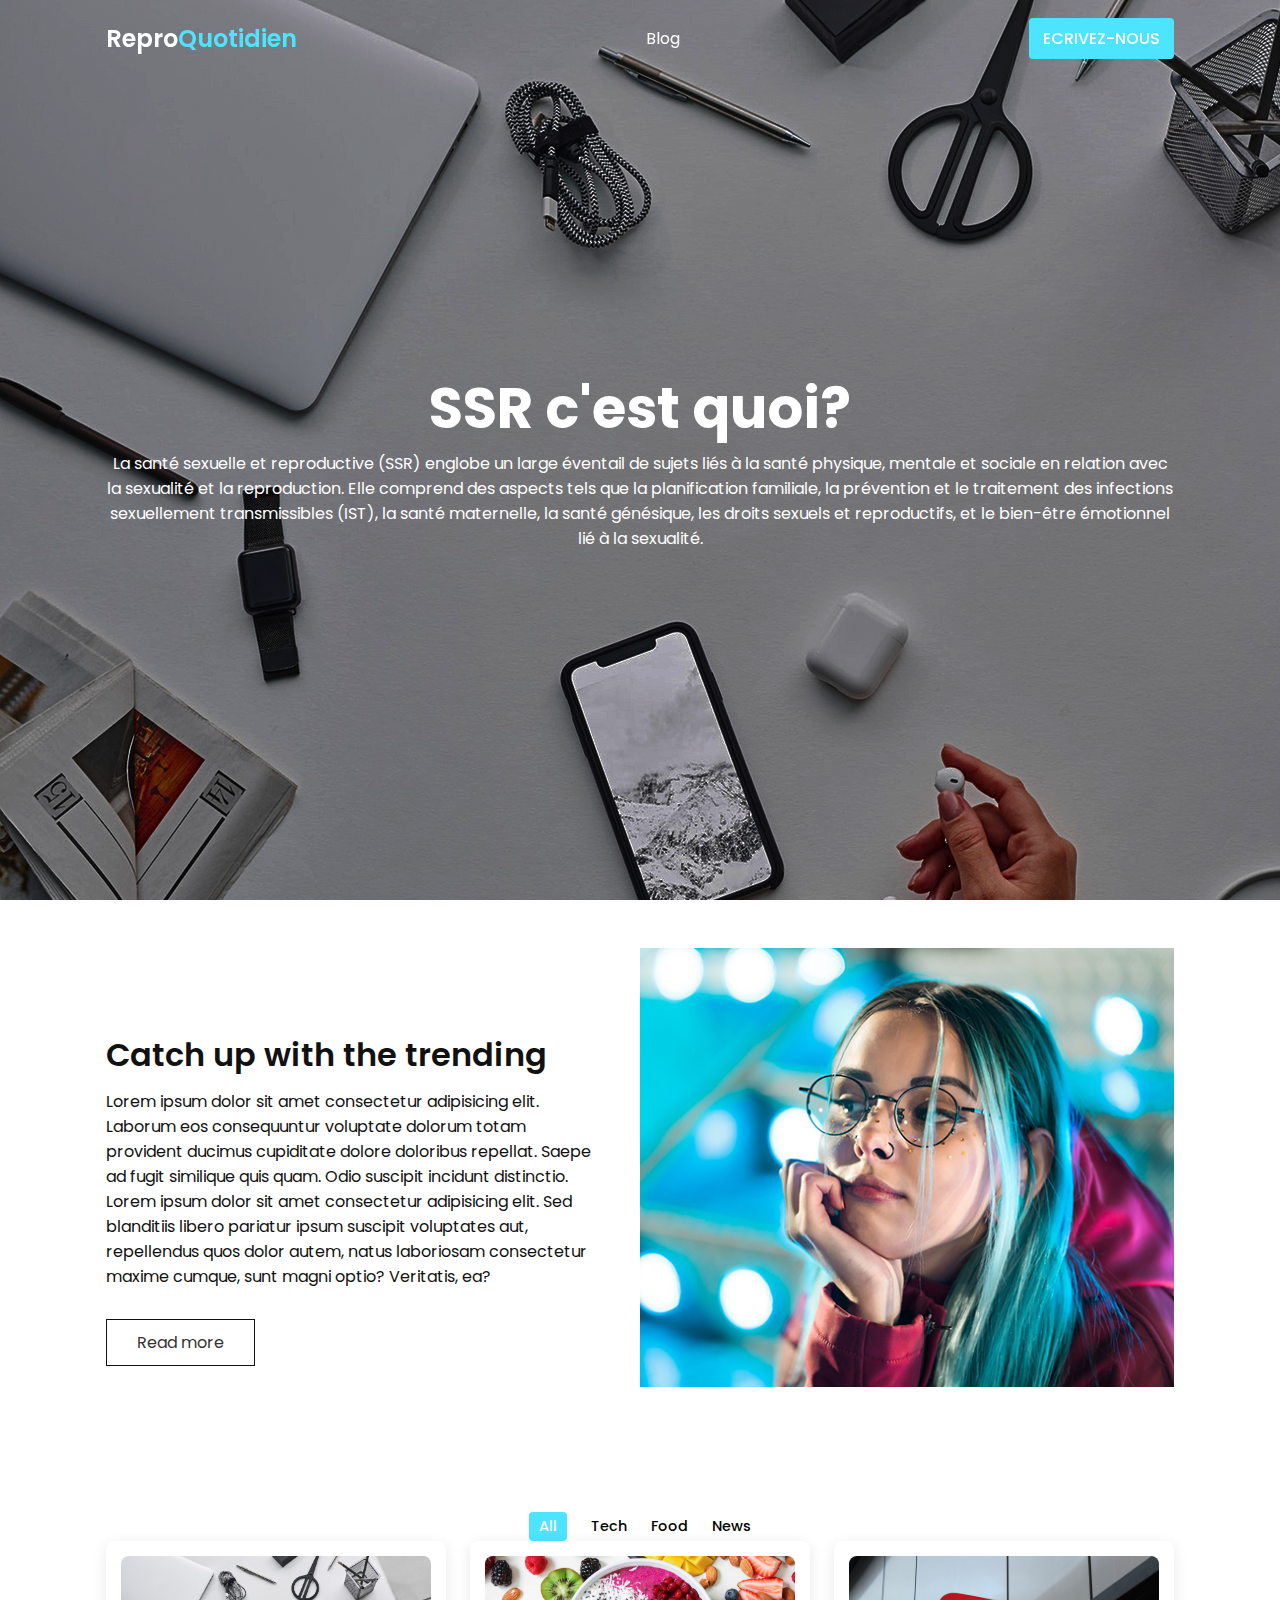
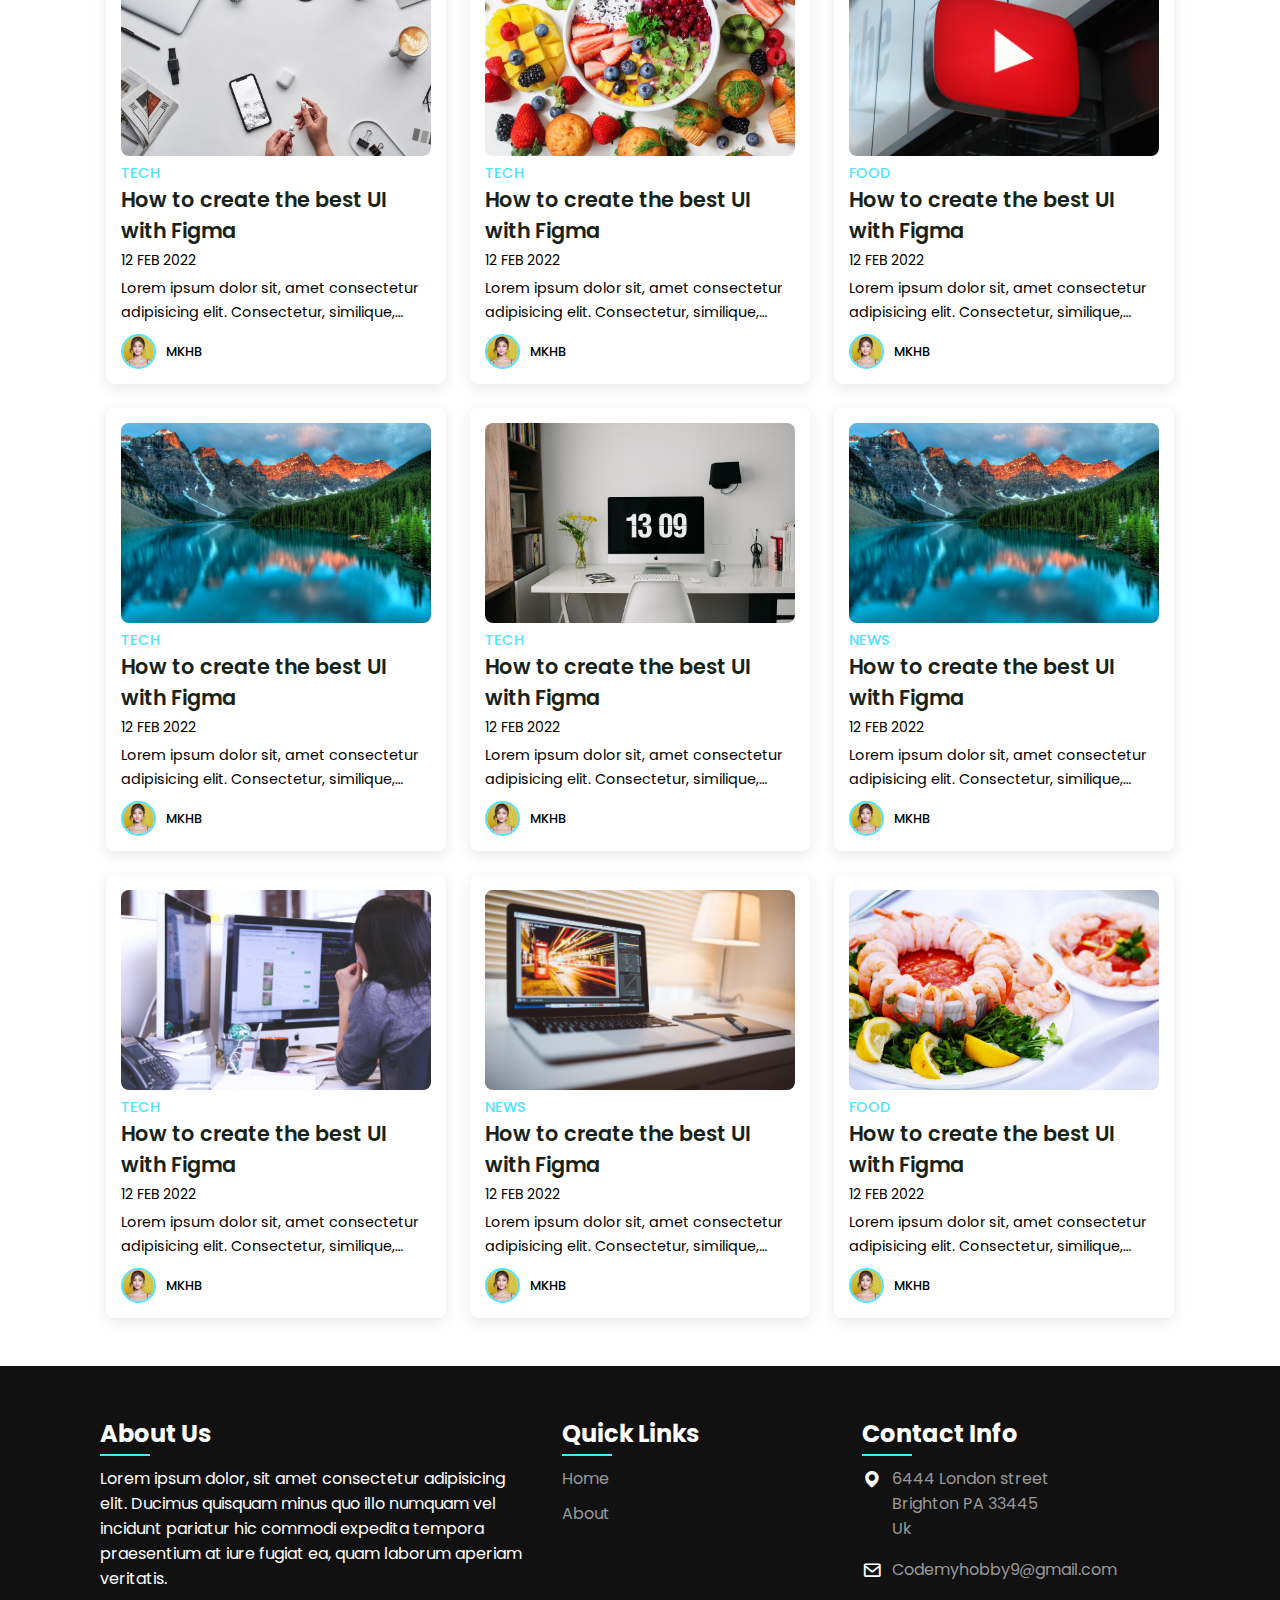
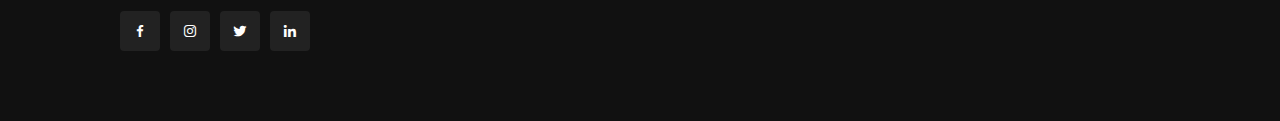
==== index.html @ bd90f615 "first commit" ====
<!DOCTYPE html>
<html lang="en">
<head>
    <meta charset="UTF-8">
    <meta http-equiv="X-UA-Compatible" content="IE=edge">
    <meta name="viewport" content="width=device-width, initial-scale=1.0">
    <title>SSR Blog</title>
    <!-- Box-icon -->
    <link href='https://unpkg.com/boxicons@2.1.4/css/boxicons.min.css' rel='stylesheet'>
    <link rel="stylesheet" href="style.css">
</head>

<body>
<header>
    <div class="nav container">
        <a href="#" class="logo">Repro<span>Quotidien</span></a>
        <a href="#Catchup">Blog</a>
        <a href="contact.html" class="login">Ecrivez-nous</a>
    </div>
</header>
<section class="home" id="home">
    <div class="home-text container">
        <h2 class="home-title">SSR c'est quoi?</h2>
        <span class="home-subtitle">La santé sexuelle et reproductive (SSR) englobe un large éventail de sujets liés à la santé physique, mentale et sociale en relation avec la sexualité et la reproduction. Elle comprend des aspects tels que la planification familiale, la prévention et le traitement des infections sexuellement transmissibles (IST), la santé maternelle, la santé génésique, les droits sexuels et reproductifs, et le bien-être émotionnel lié à la sexualité.</span>
    </div>
</section>


<section class="about container" id="about">
    <div class="contentBx">
        <h2 id="Catchup" class="titleText">Catch up with the trending</h2>
        <p class="title-text">
            Lorem ipsum dolor sit amet consectetur adipisicing elit. Laborum eos consequuntur voluptate dolorum totam provident ducimus cupiditate dolore doloribus repellat. Saepe ad fugit similique quis quam. Odio suscipit incidunt distinctio.
            <br>Lorem ipsum dolor sit amet consectetur adipisicing elit. Sed blanditiis libero pariatur ipsum suscipit voluptates aut, repellendus quos dolor autem, natus laboriosam consectetur maxime cumque, sunt magni optio? Veritatis, ea?
        </p>
        <a href="#" class="btn2">Read more</a>
    </div>
    <div class="imgBx">
        <img src="images/about.png" alt="" class="fitBg">
    </div>
</section>

<div class="post-filter container">
    <span class="filter-item active-filter" data-filter="all">All</span>
    <span class="filter-item" data-filter="tech">Tech</span>
    <span class="filter-item" data-filter="food">Food</span>
    <span class="filter-item" data-filter="news">News</span>
</div>

<div class="post container">
    <!-- Post 1 -->
    <div class="post-box tech">
        <img src="images/img1.jpg" alt="" class="post-img">
        <h2 class="category">Tech</h2>
        <a href="#" class="post-title">How to create the best UI with Figma</a>
        <span class="post-date">12 Feb 2022</span>
        <p class="post-description">Lorem ipsum dolor sit, amet consectetur adipisicing elit. Consectetur, similique, rerum excepturi harum, vitae facilis corrupti vel modi debitis est perferendis aut quasi ea unde repudiandae iste architecto. Corporis, voluptates.</p>
        <div class="profile">
            <img src="images/testi1.jpg" alt="" class="profile-img">
            <span class="profile-name">MKHB</span>
        </div>
    </div>
    <!-- Post 2 -->
    <div class="post-box food">
        <img src="images/img2.jpg" alt="" class="post-img">
        <h2 class="category">Tech</h2>
        <a href="#" class="post-title">How to create the best UI with Figma</a>
        <span class="post-date">12 Feb 2022</span>
        <p class="post-description">Lorem ipsum dolor sit, amet consectetur adipisicing elit. Consectetur, similique, rerum excepturi harum, vitae facilis corrupti vel modi debitis est perferendis aut quasi ea unde repudiandae iste architecto. Corporis, voluptates.</p>
        <div class="profile">
            <img src="images/testi1.jpg" alt="" class="profile-img">
            <span class="profile-name">MKHB</span>
        </div>
    </div>
    <!-- Post 3 -->
    <div class="post-box food">
        <img src="images/img3.jpg" alt="" class="post-img">
        <h2 class="category">Food</h2>
        <a href="#" class="post-title">How to create the best UI with Figma</a>
        <span class="post-date">12 Feb 2022</span>
        <p class="post-description">Lorem ipsum dolor sit, amet consectetur adipisicing elit. Consectetur, similique, rerum excepturi harum, vitae facilis corrupti vel modi debitis est perferendis aut quasi ea unde repudiandae iste architecto. Corporis, voluptates.</p>
        <div class="profile">
            <img src="images/testi1.jpg" alt="" class="profile-img">
            <span class="profile-name">MKHB</span>
        </div>
    </div>
    <!-- Post 4 -->
    <div class="post-box news">
        <img src="images/img4.jpg" alt="" class="post-img">
        <h2 class="category">Tech</h2>
        <a href="#" class="post-title">How to create the best UI with Figma</a>
        <span class="post-date">12 Feb 2022</span>
        <p class="post-description">Lorem ipsum dolor sit, amet consectetur adipisicing elit. Consectetur, similique, rerum excepturi harum, vitae facilis corrupti vel modi debitis est perferendis aut quasi ea unde repudiandae iste architecto. Corporis, voluptates.</p>
        <div class="profile">
            <img src="images/testi1.jpg" alt="" class="profile-img">
            <span class="profile-name">MKHB</span>
        </div>
    </div>
    <!-- Post 5 -->
    <div class="post-box tech">
        <img src="images/img5.jpg" alt="" class="post-img">
        <h2 class="category">Tech</h2>
        <a href="#" class="post-title">How to create the best UI with Figma</a>
        <span class="post-date">12 Feb 2022</span>
        <p class="post-description">Lorem ipsum dolor sit, amet consectetur adipisicing elit. Consectetur, similique, rerum excepturi harum, vitae facilis corrupti vel modi debitis est perferendis aut quasi ea unde repudiandae iste architecto. Corporis, voluptates.</p>
        <div class="profile">
            <img src="images/testi1.jpg" alt="" class="profile-img">
            <span class="profile-name">MKHB</span>
        </div>
    </div>
    <!-- Post 6 -->
    <div class="post-box news">
        <img src="images/img4.jpg" alt="" class="post-img">
        <h2 class="category">News</h2>
        <a href="#" class="post-title">How to create the best UI with Figma</a>
        <span class="post-date">12 Feb 2022</span>
        <p class="post-description">Lorem ipsum dolor sit, amet consectetur adipisicing elit. Consectetur, similique, rerum excepturi harum, vitae facilis corrupti vel modi debitis est perferendis aut quasi ea unde repudiandae iste architecto. Corporis, voluptates.</p>
        <div class="profile">
            <img src="images/testi1.jpg" alt="" class="profile-img">
            <span class="profile-name">MKHB</span>
        </div>
    </div>
    <!-- Post 7 -->
    <div class="post-box tech">
        <img src="images/img7.jpg" alt="" class="post-img">
        <h2 class="category">Tech</h2>
        <a href="#" class="post-title">How to create the best UI with Figma</a>
        <span class="post-date">12 Feb 2022</span>
        <p class="post-description">Lorem ipsum dolor sit, amet consectetur adipisicing elit. Consectetur, similique, rerum excepturi harum, vitae facilis corrupti vel modi debitis est perferendis aut quasi ea unde repudiandae iste architecto. Corporis, voluptates.</p>
        <div class="profile">
            <img src="images/testi1.jpg" alt="" class="profile-img">
            <span class="profile-name">MKHB</span>
        </div>
    </div>
    <!-- Post 1 -->
    <div class="post-box news">
        <img src="images/img8.jpg" alt="" class="post-img">
        <h2 class="category">News</h2>
        <a href="#" class="post-title">How to create the best UI with Figma</a>
        <span class="post-date">12 Feb 2022</span>
        <p class="post-description">Lorem ipsum dolor sit, amet consectetur adipisicing elit. Consectetur, similique, rerum excepturi harum, vitae facilis corrupti vel modi debitis est perferendis aut quasi ea unde repudiandae iste architecto. Corporis, voluptates.</p>
        <div class="profile">
            <img src="images/testi1.jpg" alt="" class="profile-img">
            <span class="profile-name">MKHB</span>
        </div>
    </div>
    <!-- Post 9 -->
    <div class="post-box food">
        <img src="images/img10.jpg" alt="" class="post-img">
        <h2 class="category">Food</h2>
        <a href="#" class="post-title">How to create the best UI with Figma</a>
        <span class="post-date">12 Feb 2022</span>
        <p class="post-description">Lorem ipsum dolor sit, amet consectetur adipisicing elit. Consectetur, similique, rerum excepturi harum, vitae facilis corrupti vel modi debitis est perferendis aut quasi ea unde repudiandae iste architecto. Corporis, voluptates.</p>
        <div class="profile">
            <img src="images/testi1.jpg" alt="" class="profile-img">
            <span class="profile-name">MKHB</span>
        </div>
    </div>
</div>
<footer>
    <div class="footer-container">
        <div class="sec aboutus">
            <h2>About Us</h2>
            <p>Lorem ipsum dolor, sit amet consectetur adipisicing elit. Ducimus quisquam minus quo illo numquam vel incidunt pariatur hic commodi expedita tempora praesentium at iure fugiat ea, quam laborum aperiam veritatis.</p>
            <ul class="sci">
                <li><a href="#"><i class="bx bxl-facebook"></i></a></li>
                <li><a href="#"><i class="bx bxl-instagram"></i></a></li>
                <li><a href="#"><i class="bx bxl-twitter"></i></a></li>
                <li><a href="#"><i class="bx bxl-linkedin"></i></a></li>
            </ul>
        </div>
        <div class="sec quicklinks">
            <h2>Quick Links</h2>
            <ul>
                <li><a href="#">Home</a></li>
                <li><a href="#">About</a></li>
            </ul>
        </div>
        <div class="sec contactBx">
            <h2>Contact Info</h2>
            <ul class="info">
                <li>
                    <span><i class='bx bxs-map'></i></span>
                    <span>6444 London street <br> Brighton PA 33445 <br> Uk</span>
                </li>
                <li>
                    <span><i class='bx bx-envelope' ></i></span>
                    <p><a href="mailto:codemyhobby9@gmail.com">Codemyhobby9@gmail.com</a></p>
                </li>
            </ul>
        </div>
    </div>
</footer>

<script src="https://cdnjs.cloudflare.com/ajax/libs/jquery/3.6.1/jquery.min.js" integrity="sha512-aVKKRRi/Q/YV+4mjoKBsE4x3H+BkegoM/em46NNlCqNTmUYADjBbeNefNxYV7giUp0VxICtqdrbqU7iVaeZNXA==" crossorigin="anonymous" referrerpolicy="no-referrer"></script>
<script src="main.js"></script>

</body>
</html>
---- style.css ----
@import url('https://fonts.googleapis.com/css2?family=Poppins:ital,wght@0,600;0,700;1,400&display=swap');
*{
    font-family: 'Poppins', sans-serif;
    margin: 0;
    padding: 0;
    scroll-behavior: smooth;
    scroll-padding-top: 2rem;
    box-sizing: border-box;
}

/* root values */
:root{
    --container-color: #1a1e21;
    --second-color: rgba(77, 228, 255);
    --text-color: #172317;
    --bg-color: #fff;
}

::selection{
    color: var(--bg-color);
    background: var(--second-color);
}

a{
    text-decoration: none;
}

li{
    list-style: none;
}

img{
    width: 100%;
}

section{
    padding: 3rem 0 2rem;
}

.container{
    max-width: 1068px;
    margin: auto;
    width: 100%;
}

a{
    color: #fff;
}

/* Header */
header{
    position: fixed;
    top: 0;
    left: 0;
    width: 100%;
    z-index: 200;
}

header.shadow{
    background: var(--bg-color);
    box-shadow: 0 1px 4px hsl(0 4% 14% / 10%);
    transition: .5s;
}

header.shadow .logo{
    color: var(--text-color);
}

.nav{
    display: flex;
    align-items: center;
    justify-content: space-between;
    padding: 18px 0;
}

.logo{
    font-size: 1.5rem;
    font-weight: 600;
    color: var(--bg-color);
}

.logo span{
    color: var(--second-color);
}

.login{
    padding: 8px 14px;
    text-transform: uppercase;
    font-weight: 500;
    border-radius: 4px;
    background: var(--second-color);
    color: var(--bg-color);
}

.login:hover{
    background: hsl(199, 98%, 56%);
    transition: .5s;
}

.home{
    width: 100%;
    min-height: 100vh;
    background: url("images/banner2.png");
    display: grid;
    justify-content: center;
    align-items: center;
}

.home-text{
    color: var(--bg-color);
    text-align: center;
}

.home-title{
    font-size: 3.5rem;
}

.home-subtitle{
    font-size: 1rem;
    font-weight: 400;
}

.about{
    position: relative;
    width: 100%;
    display: flex !important;
    justify-content: center;
    align-items: center;
}

.about .contentBx{
    max-width: 50%;
    width: 50%;
    text-align: left;
    padding-right: 40px;
}

.titleText{
    font-weight: 600;
    color: #111;
    font-size: 2rem;
    margin-bottom: 10px;
}

.title-text{
    color: #111;
    font-size: 1em;
}

.about .imgBx{
    position: relative;
    min-width: 50%;
    width: 50%;
    min-height: 500px;
}

.btn2{
    position: relative;
    display: inline-block;
    margin-top: 30px;
    padding: 10px 30px;
    background: #fff;
    border: .8px solid #111;
    color: #333;
    text-decoration: none;
    transition: 0.5s;
}

.btn2:hover{
    background-color: var(--second-color);
    border: none;
    color: #fff;
}

.post-filter{
    display: flex;
    justify-content: center;
    align-items: center;
    column-gap: 1.5rem;
    margin-top: 2rem !important;
}

.filter-item{
    font-size: 0.9rem;
    font-weight: 500;
    cursor: pointer;
}

.active-filter{
    background: var(--second-color);
    color: var(--bg-color);
    padding: 4px 10px;
    border-radius: 4px;
}

.post{
    display: grid;
    grid-template-columns: repeat(auto-fit, minmax(280px, auto));
    justify-content: center;
    gap: 1.5rem;
}

.post-box{
    background: var(--bg-color);
    box-shadow: 0 4px 14px hsl(35deg 25% 15% / 10%);
    padding: 15px;
    border-radius: 0.5rem;
}

.post-img{
    width: 100%;
    height: 200px;
    object-fit: cover;
    object-position: center;
    border-radius: 0.5rem;
}

.category{
    font-size: 0.9rem;
    font-weight: 500;
    text-transform: uppercase;
    color: var(--second-color);
}

.post-title{
    font-size: 1.3rem;
    font-weight: 600;
    color: var(--text-color);
    display: -webkit-box;
    -webkit-line-clamp: 2;
    -webkit-box-orient: vertical;
    overflow: hidden;
}

.post-date{
    display: flex;
    font-size: 0.875rem;
    text-transform: uppercase;
    margin-top: 4px;
    font-weight: 400;
}

.post-description{
    font-size: 0.9rem;
    line-height: 1.5rem;
    margin: 5px 0 10px;
    display: -webkit-box;
    -webkit-line-clamp: 2;
    -webkit-box-orient: vertical;
    overflow: hidden;
}

.profile{
    display: flex;
    align-items: center;
    gap: 10px;
}

.profile-img{
    width: 35px;
    height: 35px;
    border-radius: 50%;
    object-fit: cover;
    object-position: center;
    border: 2px solid var(--second-color);
}

.profile-name{
    font-size: .8rem;
    font-weight: 500;
}

footer{
    position: relative;
    width: 100%;
    height: auto;
    padding: 50px 100px;
    margin-top: 3rem;
    background: #111;
    display: flex;
    font-family: sans-serif;
    justify-content: space-between;
}

.footer-container{
    display: flex;
    justify-content: space-between;
    flex-wrap: wrap;
    flex-direction: row;
}

.footer-container .sec{
    margin-right: 30px;
}

.footer-container .sec.aboutus{
    width: 40%;
}

.footer-container h2{
    position: relative;
    color: #fff;
    margin-bottom: 15px;
}

.footer-container h2::before{
    content: '';
    position: absolute;
    bottom: -5px;
    left: 0;
    width: 50px;
    height: 2px;
    background: rgb(77, 228, 255);
}

footer p{
    color: #fff;
}

.sci{
    margin: 20px;
    display: flex;
}

.sci li{
    list-style: none;
}

.sci li a{
    display: inline-block;
    width: 40px;
    height: 40px;
    background: #222;
    display: flex;
    justify-content: center;
    align-items: center;
    margin-right: 10px;
    text-decoration: none;
    border-radius: 4px;
    transition: .5s;
}

.sci li a:hover{
    background: rgb(77, 228, 255);
}

.sci i a .bx{
    color: #fff;
    font-size: 20px;
}

.quicklinks{
    position: relative;
    width: 25%;
}

.quicklinks ul li{
    list-style: none;
}

.quicklinks ul li a{
    color: #999;
    text-decoration: none;
    margin-bottom: 10px;
    display: inline-block;
    transition: .3s;
}

.quicklinks ul li a:hover{
    color: #fff;
}

.footer-container .contactBx{
    width: calc(35% - 60px);
    margin-right: 0 !important;
}

.contactBx .info{
    position: relative;
}

.contactBx .info li{
    display: flex !important;
    margin-bottom: 16px;
}

.contactBx .info li span:nth-child(1){
    color: #fff;
    font-size: 20px;
    margin-right: 10px;
}

.contactBx .info li span{
    color: #999;
}

.contactBx .info li a{
    color: #999;
    text-decoration: none;
    transition: .5s;
}

.contactBx .info li a:hover{
    color: #fff;
}

@media (max-width: 1060px){
    .container{
        margin: 0 auto;
        width: 95%;
    }

    .home-text{
        width: 100%
    }
}

@media (max-width: 768px){
    .nav{
        padding: 10px 0;
    }

    section{
        padding: 2rem 0 !important;
    }

    .header-content{
        margin-top: 3rem !important;
    }

    .home{
        min-height: 380px;
    }

    .home-title{
        font-size: 3rem;
    }

    .header-title{
        font-size: 2rem;
    }

    .header-img{
        height: 370px;
    }

    .about{
        flex-direction: column;
    }

    .about .contentBx{
        min-width: 100%;
        width: 100%;
        text-align: center;
        padding-right: 0px;
    }

    .about .contentBx,
    .about .imgBx{
        min-width: 100%;
        width: 100%;
        padding-right: 0px;
        text-align: center;
    }

    .about .imgBx{
        min-height: 250px;
    }

    .btn2{
        margin-bottom: 30px;
    }

    .post-header{
        height: 435px;
    }

    .post-header{
        margin-top: 9rem !important;
    }
}

@media (max-width: 570px){
    .post-header{
        height: 390px;
    }

    .header-title{
        width: 100%;
    }

    .header-img{
        height: 340px;
    }
}

@media (max-width: 396px){
    .home-title{
        font-size: 2rem;
    }

    .home-subtitle{
        font-size: 0.9rem;
    }

    .home{
        min-height: 300px;
    }

    .post-box{
        padding: 10px;
    }

    .header-title{
        font-size: 1.4rem;
    }

    .header-img{
        height: 240px;
    }

    .post-header{
        height: 335px;
    }

    .header-img{
        height: 340px;
    }
}

/* Footer Media Query */
@media (max-width: 991px){
    footer{
        padding: 40px;
        font-size: 20px;
    }

    footer .footer-container{
        flex-direction: column;
    }

    footer .footer-container .sec{
        margin-right: 0;
        margin-bottom: 40px;
    }

    footer .footer-container .sec.aboutus{
        width: 100% !important;
    }

    footer .footer-container .quicklinks{
        width: 100%;
    }

    footer .footer-container .contactBx{
        width: 100%;
    }
}
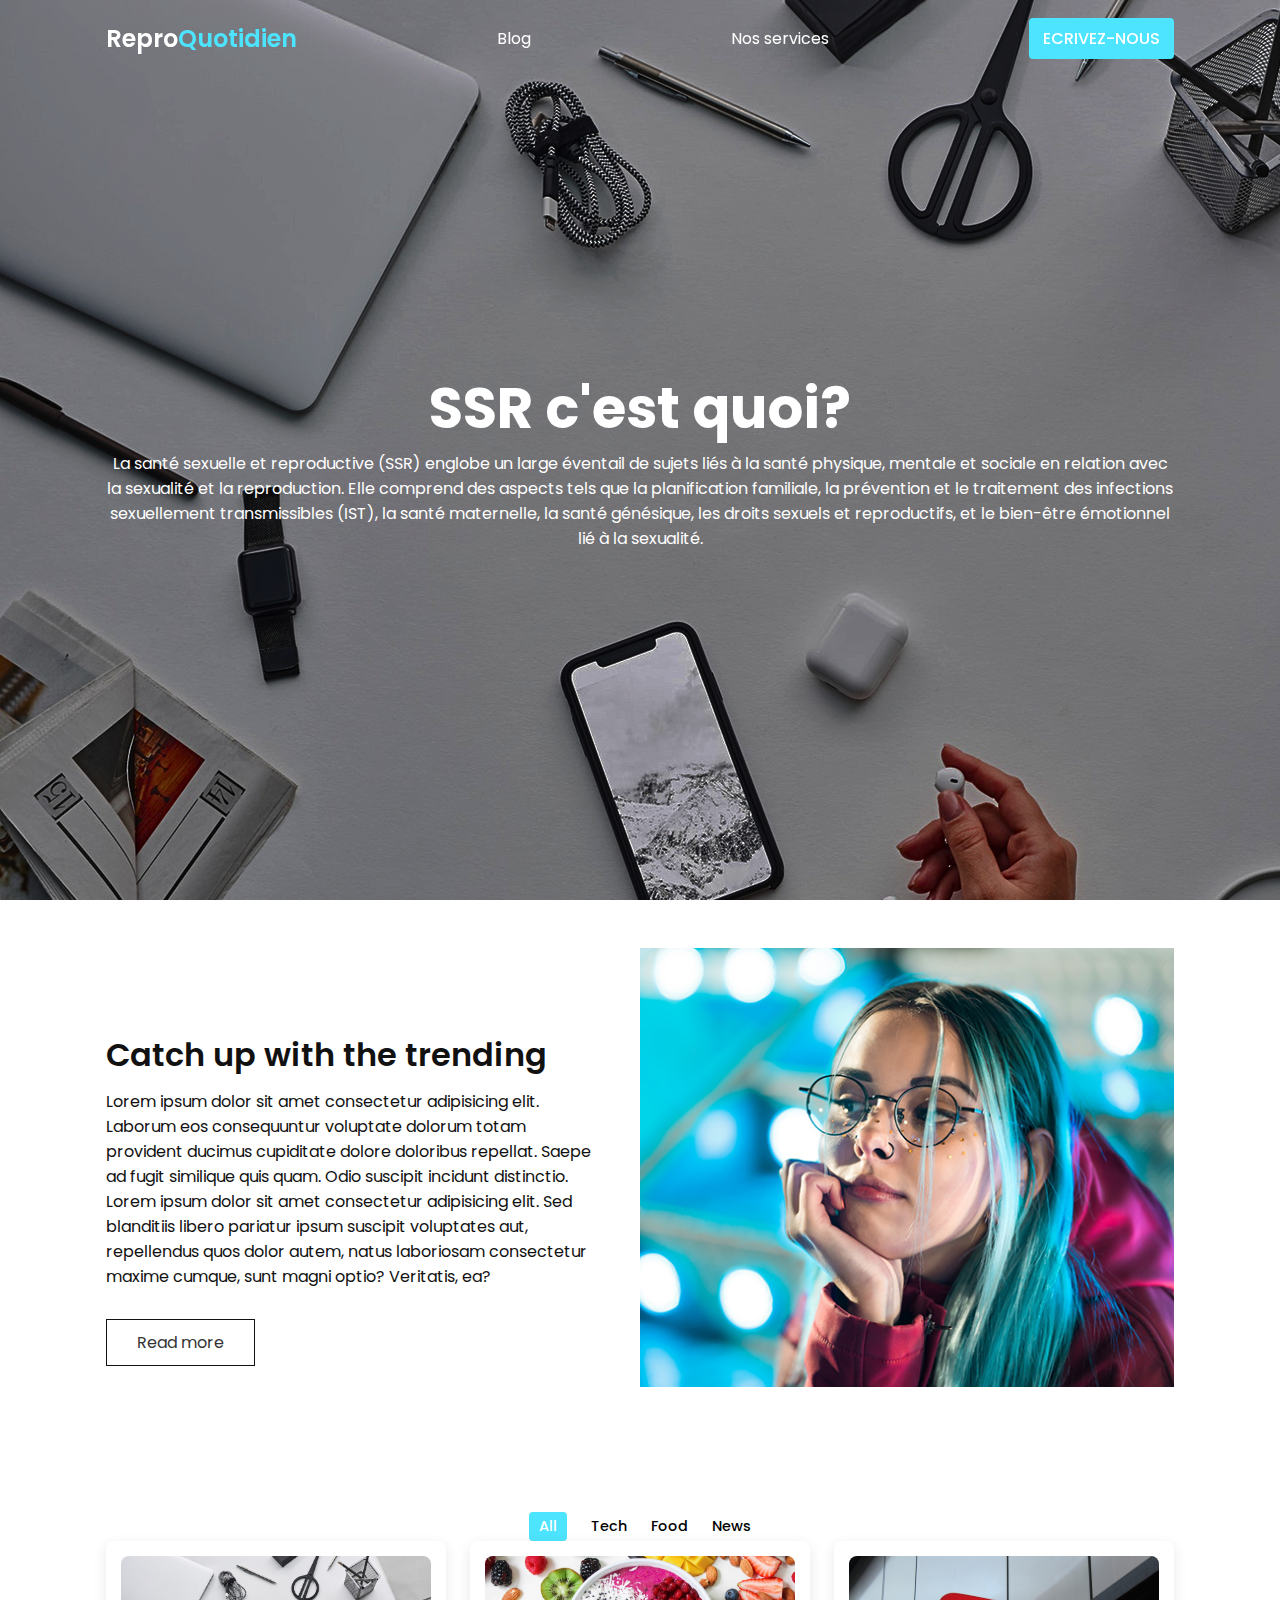
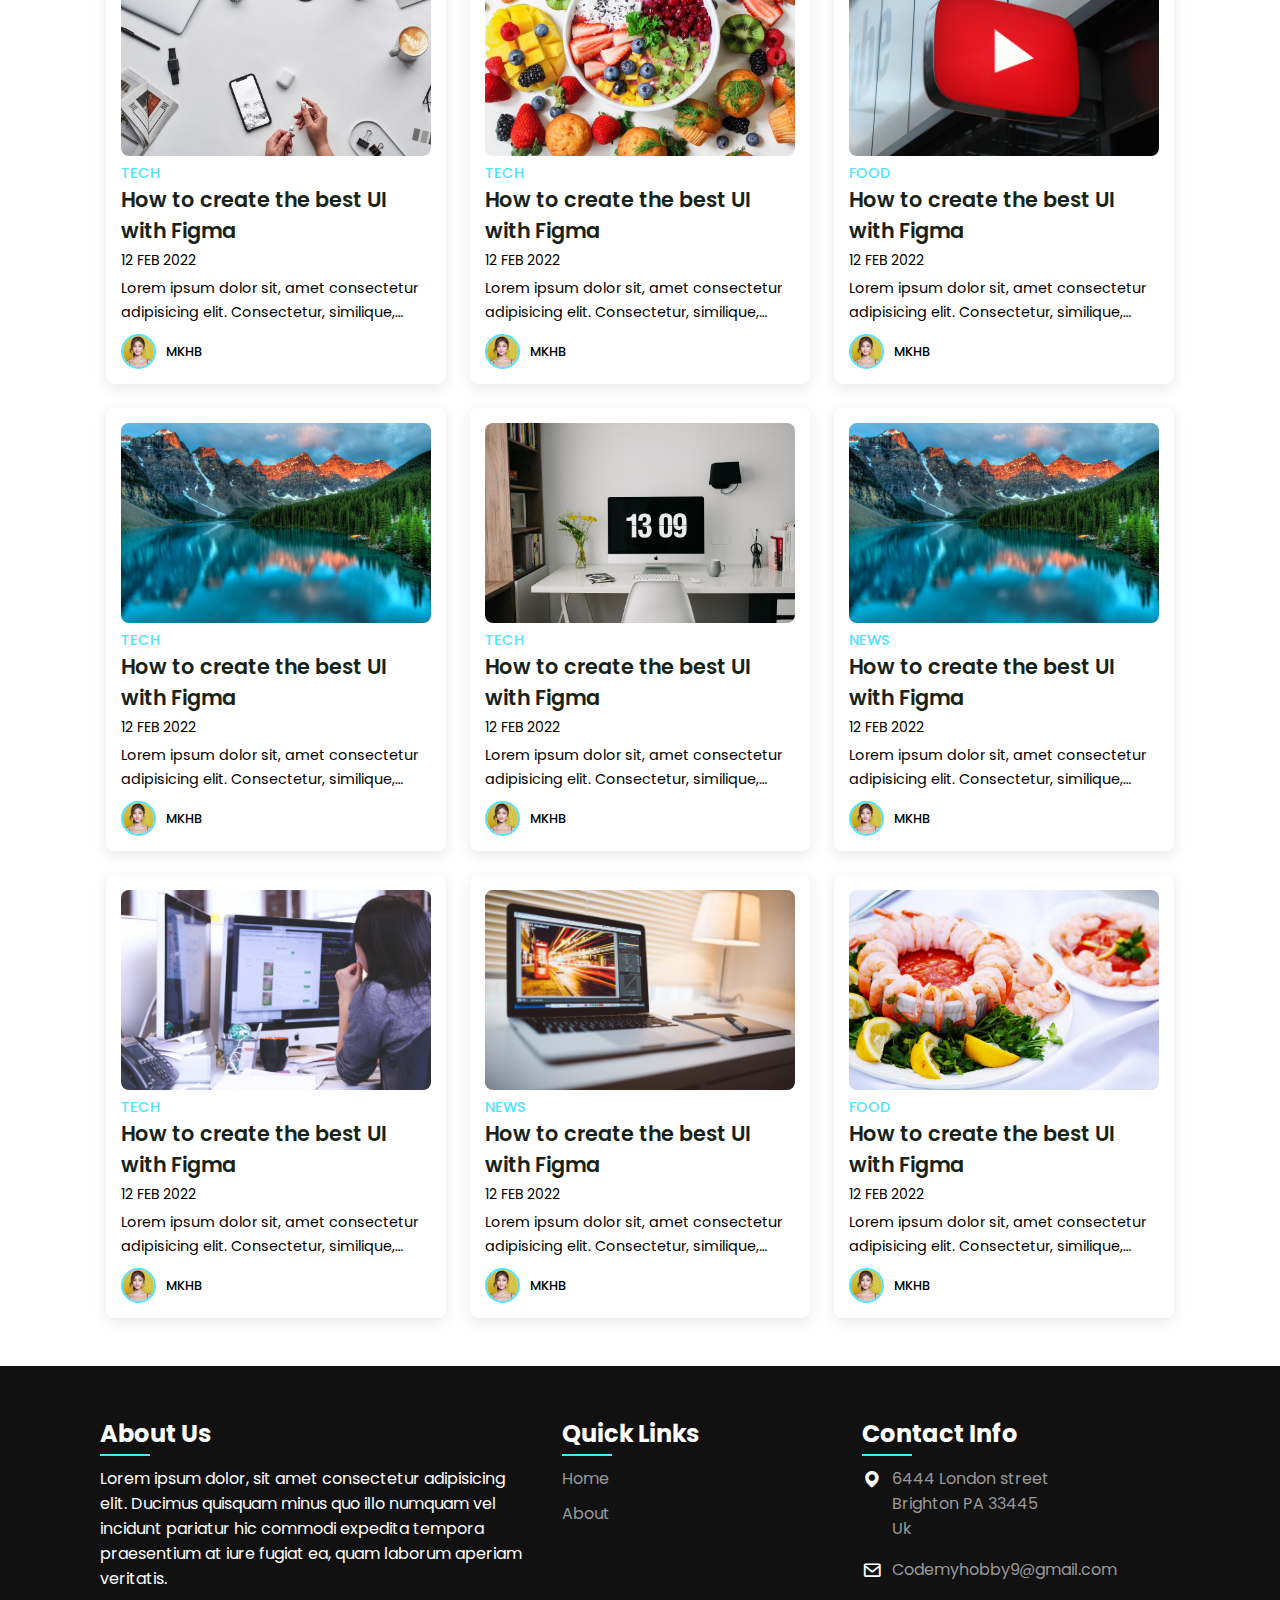
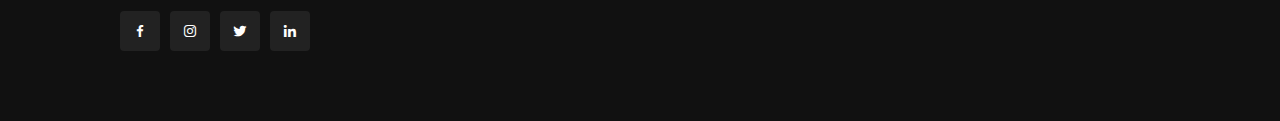
==== commit df42fc3a: "Update index.html" ====
--- a/index.html
+++ b/index.html
@@ -14,8 +14,9 @@
 <header>
     <div class="nav container">
         <a href="#" class="logo">Repro<span>Quotidien</span></a>
-        <a href="#Catchup">Blog</a>
-        <a href="contact.html" class="login">Ecrivez-nous</a>
+        <a href="#">Blog</a>
+        <a href="#Catchup">Nos services</a>
+        <a href="Contact.html" class="login">Ecrivez-nous</a>
     </div>
 </header>
 <section class="home" id="home">
@@ -196,4 +197,4 @@
 <script src="main.js"></script>
 
 </body>
-</html>+</html>
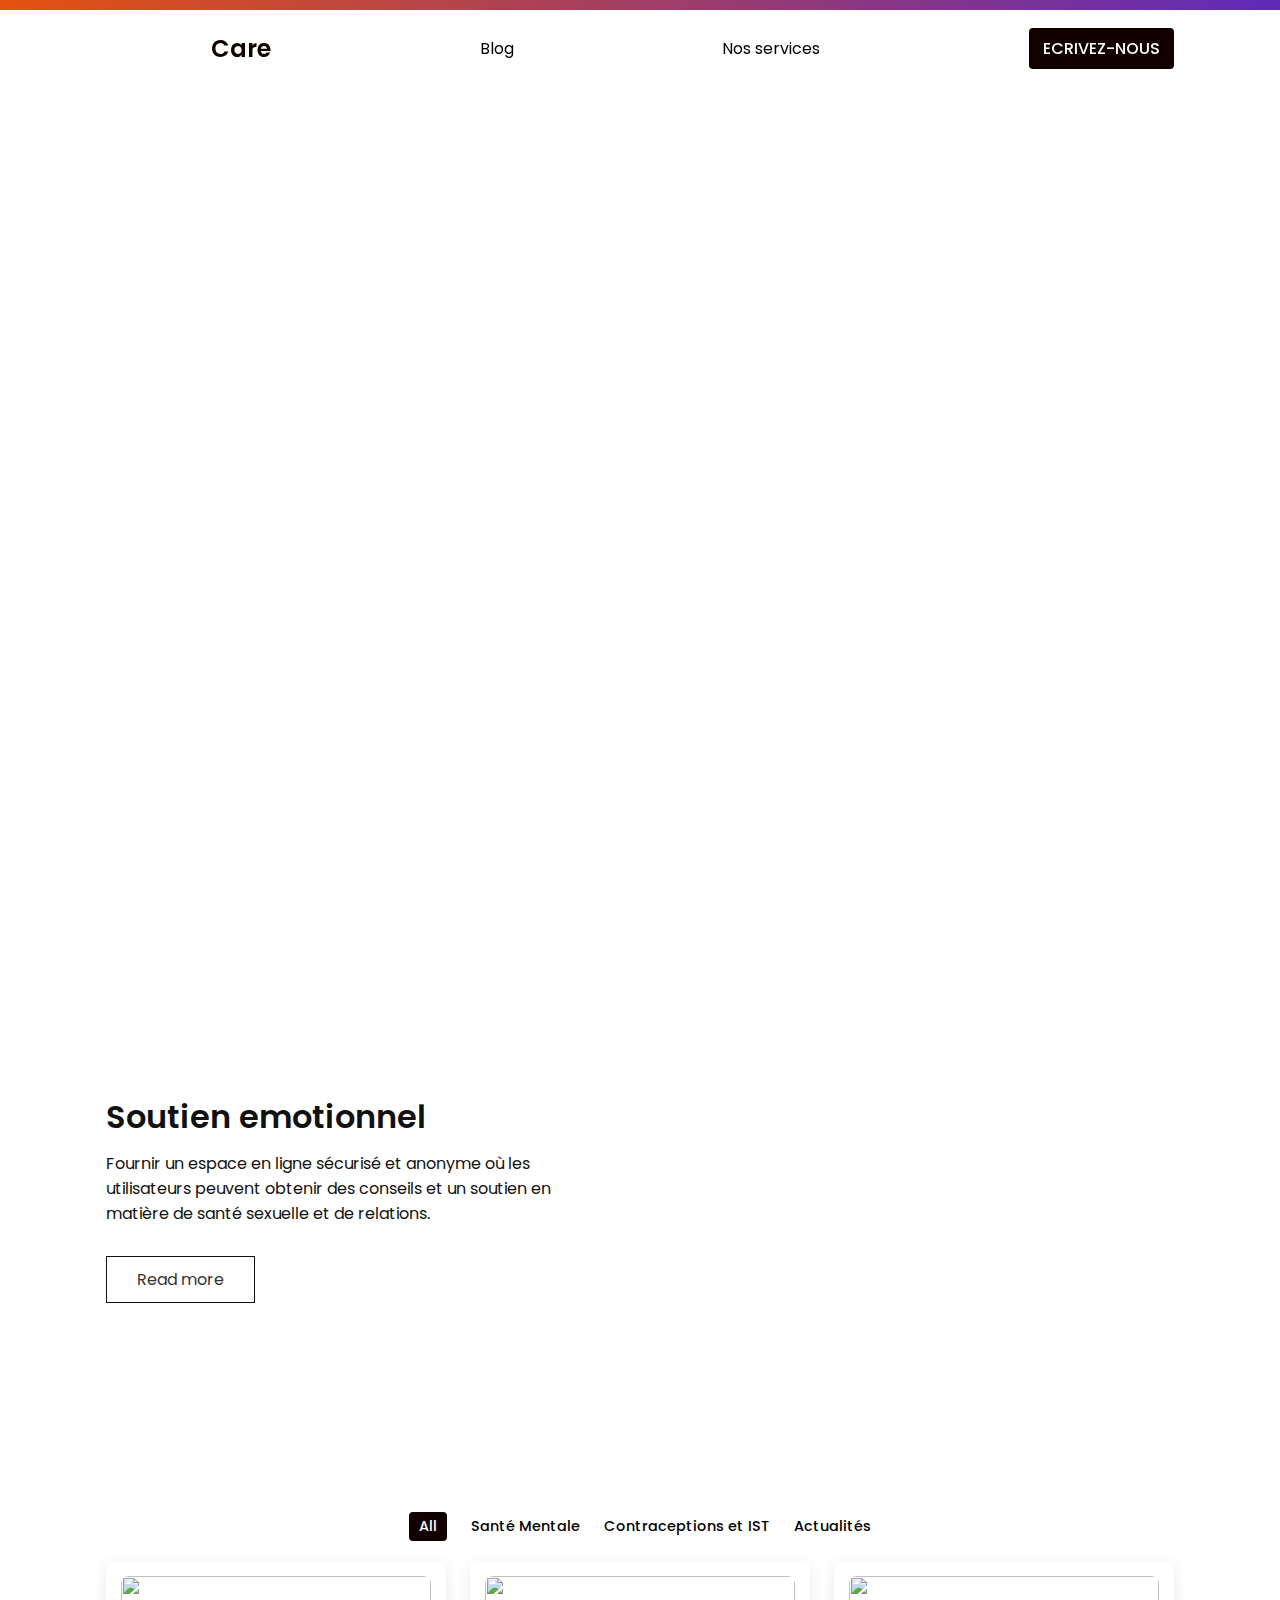
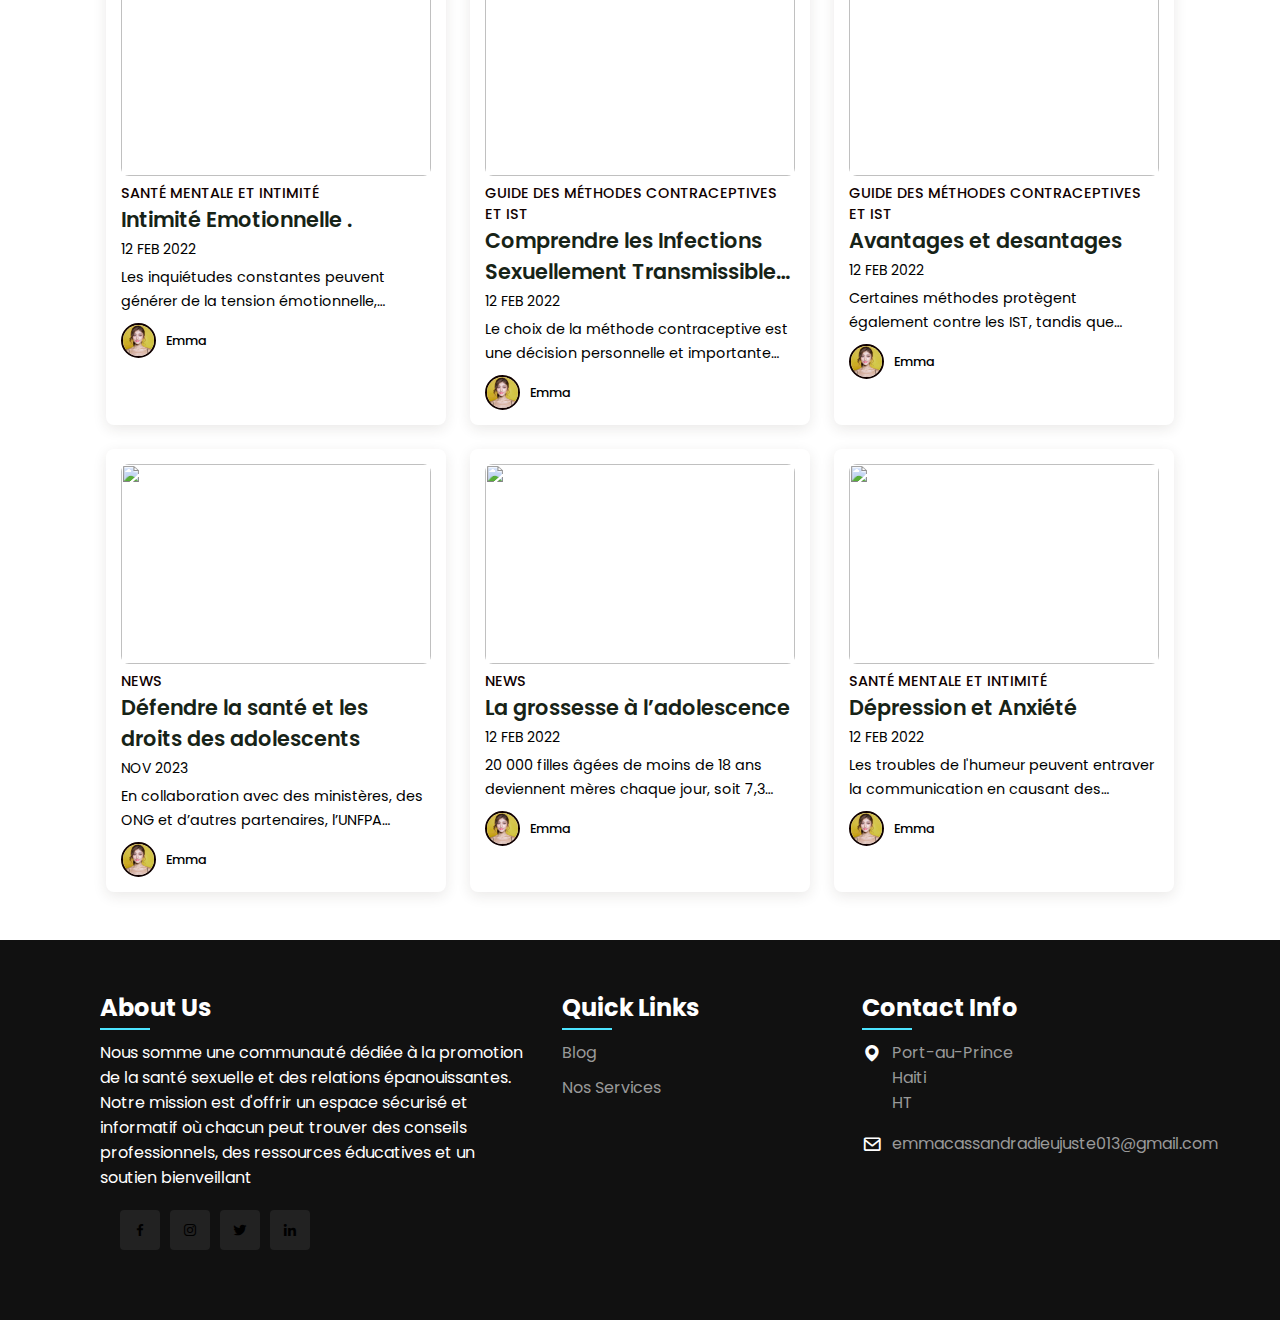
==== commit b6e13a8a: "Add files via upload" ====
--- a/index.html
+++ b/index.html
@@ -1,200 +1,183 @@
-<!DOCTYPE html>
-<html lang="en">
-<head>
-    <meta charset="UTF-8">
-    <meta http-equiv="X-UA-Compatible" content="IE=edge">
-    <meta name="viewport" content="width=device-width, initial-scale=1.0">
-    <title>SSR Blog</title>
-    <!-- Box-icon -->
-    <link href='https://unpkg.com/boxicons@2.1.4/css/boxicons.min.css' rel='stylesheet'>
-    <link rel="stylesheet" href="style.css">
-</head>
-
-<body>
-<header>
-    <div class="nav container">
-        <a href="#" class="logo">Repro<span>Quotidien</span></a>
-        <a href="#">Blog</a>
-        <a href="#Catchup">Nos services</a>
-        <a href="Contact.html" class="login">Ecrivez-nous</a>
-    </div>
-</header>
-<section class="home" id="home">
-    <div class="home-text container">
-        <h2 class="home-title">SSR c'est quoi?</h2>
-        <span class="home-subtitle">La santé sexuelle et reproductive (SSR) englobe un large éventail de sujets liés à la santé physique, mentale et sociale en relation avec la sexualité et la reproduction. Elle comprend des aspects tels que la planification familiale, la prévention et le traitement des infections sexuellement transmissibles (IST), la santé maternelle, la santé génésique, les droits sexuels et reproductifs, et le bien-être émotionnel lié à la sexualité.</span>
-    </div>
-</section>
-
-
-<section class="about container" id="about">
-    <div class="contentBx">
-        <h2 id="Catchup" class="titleText">Catch up with the trending</h2>
-        <p class="title-text">
-            Lorem ipsum dolor sit amet consectetur adipisicing elit. Laborum eos consequuntur voluptate dolorum totam provident ducimus cupiditate dolore doloribus repellat. Saepe ad fugit similique quis quam. Odio suscipit incidunt distinctio.
-            <br>Lorem ipsum dolor sit amet consectetur adipisicing elit. Sed blanditiis libero pariatur ipsum suscipit voluptates aut, repellendus quos dolor autem, natus laboriosam consectetur maxime cumque, sunt magni optio? Veritatis, ea?
-        </p>
-        <a href="#" class="btn2">Read more</a>
-    </div>
-    <div class="imgBx">
-        <img src="images/about.png" alt="" class="fitBg">
-    </div>
-</section>
-
-<div class="post-filter container">
-    <span class="filter-item active-filter" data-filter="all">All</span>
-    <span class="filter-item" data-filter="tech">Tech</span>
-    <span class="filter-item" data-filter="food">Food</span>
-    <span class="filter-item" data-filter="news">News</span>
-</div>
-
-<div class="post container">
-    <!-- Post 1 -->
-    <div class="post-box tech">
-        <img src="images/img1.jpg" alt="" class="post-img">
-        <h2 class="category">Tech</h2>
-        <a href="#" class="post-title">How to create the best UI with Figma</a>
-        <span class="post-date">12 Feb 2022</span>
-        <p class="post-description">Lorem ipsum dolor sit, amet consectetur adipisicing elit. Consectetur, similique, rerum excepturi harum, vitae facilis corrupti vel modi debitis est perferendis aut quasi ea unde repudiandae iste architecto. Corporis, voluptates.</p>
-        <div class="profile">
-            <img src="images/testi1.jpg" alt="" class="profile-img">
-            <span class="profile-name">MKHB</span>
-        </div>
-    </div>
-    <!-- Post 2 -->
-    <div class="post-box food">
-        <img src="images/img2.jpg" alt="" class="post-img">
-        <h2 class="category">Tech</h2>
-        <a href="#" class="post-title">How to create the best UI with Figma</a>
-        <span class="post-date">12 Feb 2022</span>
-        <p class="post-description">Lorem ipsum dolor sit, amet consectetur adipisicing elit. Consectetur, similique, rerum excepturi harum, vitae facilis corrupti vel modi debitis est perferendis aut quasi ea unde repudiandae iste architecto. Corporis, voluptates.</p>
-        <div class="profile">
-            <img src="images/testi1.jpg" alt="" class="profile-img">
-            <span class="profile-name">MKHB</span>
-        </div>
-    </div>
-    <!-- Post 3 -->
-    <div class="post-box food">
-        <img src="images/img3.jpg" alt="" class="post-img">
-        <h2 class="category">Food</h2>
-        <a href="#" class="post-title">How to create the best UI with Figma</a>
-        <span class="post-date">12 Feb 2022</span>
-        <p class="post-description">Lorem ipsum dolor sit, amet consectetur adipisicing elit. Consectetur, similique, rerum excepturi harum, vitae facilis corrupti vel modi debitis est perferendis aut quasi ea unde repudiandae iste architecto. Corporis, voluptates.</p>
-        <div class="profile">
-            <img src="images/testi1.jpg" alt="" class="profile-img">
-            <span class="profile-name">MKHB</span>
-        </div>
-    </div>
-    <!-- Post 4 -->
-    <div class="post-box news">
-        <img src="images/img4.jpg" alt="" class="post-img">
-        <h2 class="category">Tech</h2>
-        <a href="#" class="post-title">How to create the best UI with Figma</a>
-        <span class="post-date">12 Feb 2022</span>
-        <p class="post-description">Lorem ipsum dolor sit, amet consectetur adipisicing elit. Consectetur, similique, rerum excepturi harum, vitae facilis corrupti vel modi debitis est perferendis aut quasi ea unde repudiandae iste architecto. Corporis, voluptates.</p>
-        <div class="profile">
-            <img src="images/testi1.jpg" alt="" class="profile-img">
-            <span class="profile-name">MKHB</span>
-        </div>
-    </div>
-    <!-- Post 5 -->
-    <div class="post-box tech">
-        <img src="images/img5.jpg" alt="" class="post-img">
-        <h2 class="category">Tech</h2>
-        <a href="#" class="post-title">How to create the best UI with Figma</a>
-        <span class="post-date">12 Feb 2022</span>
-        <p class="post-description">Lorem ipsum dolor sit, amet consectetur adipisicing elit. Consectetur, similique, rerum excepturi harum, vitae facilis corrupti vel modi debitis est perferendis aut quasi ea unde repudiandae iste architecto. Corporis, voluptates.</p>
-        <div class="profile">
-            <img src="images/testi1.jpg" alt="" class="profile-img">
-            <span class="profile-name">MKHB</span>
-        </div>
-    </div>
-    <!-- Post 6 -->
-    <div class="post-box news">
-        <img src="images/img4.jpg" alt="" class="post-img">
-        <h2 class="category">News</h2>
-        <a href="#" class="post-title">How to create the best UI with Figma</a>
-        <span class="post-date">12 Feb 2022</span>
-        <p class="post-description">Lorem ipsum dolor sit, amet consectetur adipisicing elit. Consectetur, similique, rerum excepturi harum, vitae facilis corrupti vel modi debitis est perferendis aut quasi ea unde repudiandae iste architecto. Corporis, voluptates.</p>
-        <div class="profile">
-            <img src="images/testi1.jpg" alt="" class="profile-img">
-            <span class="profile-name">MKHB</span>
-        </div>
-    </div>
-    <!-- Post 7 -->
-    <div class="post-box tech">
-        <img src="images/img7.jpg" alt="" class="post-img">
-        <h2 class="category">Tech</h2>
-        <a href="#" class="post-title">How to create the best UI with Figma</a>
-        <span class="post-date">12 Feb 2022</span>
-        <p class="post-description">Lorem ipsum dolor sit, amet consectetur adipisicing elit. Consectetur, similique, rerum excepturi harum, vitae facilis corrupti vel modi debitis est perferendis aut quasi ea unde repudiandae iste architecto. Corporis, voluptates.</p>
-        <div class="profile">
-            <img src="images/testi1.jpg" alt="" class="profile-img">
-            <span class="profile-name">MKHB</span>
-        </div>
-    </div>
-    <!-- Post 1 -->
-    <div class="post-box news">
-        <img src="images/img8.jpg" alt="" class="post-img">
-        <h2 class="category">News</h2>
-        <a href="#" class="post-title">How to create the best UI with Figma</a>
-        <span class="post-date">12 Feb 2022</span>
-        <p class="post-description">Lorem ipsum dolor sit, amet consectetur adipisicing elit. Consectetur, similique, rerum excepturi harum, vitae facilis corrupti vel modi debitis est perferendis aut quasi ea unde repudiandae iste architecto. Corporis, voluptates.</p>
-        <div class="profile">
-            <img src="images/testi1.jpg" alt="" class="profile-img">
-            <span class="profile-name">MKHB</span>
-        </div>
-    </div>
-    <!-- Post 9 -->
-    <div class="post-box food">
-        <img src="images/img10.jpg" alt="" class="post-img">
-        <h2 class="category">Food</h2>
-        <a href="#" class="post-title">How to create the best UI with Figma</a>
-        <span class="post-date">12 Feb 2022</span>
-        <p class="post-description">Lorem ipsum dolor sit, amet consectetur adipisicing elit. Consectetur, similique, rerum excepturi harum, vitae facilis corrupti vel modi debitis est perferendis aut quasi ea unde repudiandae iste architecto. Corporis, voluptates.</p>
-        <div class="profile">
-            <img src="images/testi1.jpg" alt="" class="profile-img">
-            <span class="profile-name">MKHB</span>
-        </div>
-    </div>
-</div>
-<footer>
-    <div class="footer-container">
-        <div class="sec aboutus">
-            <h2>About Us</h2>
-            <p>Lorem ipsum dolor, sit amet consectetur adipisicing elit. Ducimus quisquam minus quo illo numquam vel incidunt pariatur hic commodi expedita tempora praesentium at iure fugiat ea, quam laborum aperiam veritatis.</p>
-            <ul class="sci">
-                <li><a href="#"><i class="bx bxl-facebook"></i></a></li>
-                <li><a href="#"><i class="bx bxl-instagram"></i></a></li>
-                <li><a href="#"><i class="bx bxl-twitter"></i></a></li>
-                <li><a href="#"><i class="bx bxl-linkedin"></i></a></li>
-            </ul>
-        </div>
-        <div class="sec quicklinks">
-            <h2>Quick Links</h2>
-            <ul>
-                <li><a href="#">Home</a></li>
-                <li><a href="#">About</a></li>
-            </ul>
-        </div>
-        <div class="sec contactBx">
-            <h2>Contact Info</h2>
-            <ul class="info">
-                <li>
-                    <span><i class='bx bxs-map'></i></span>
-                    <span>6444 London street <br> Brighton PA 33445 <br> Uk</span>
-                </li>
-                <li>
-                    <span><i class='bx bx-envelope' ></i></span>
-                    <p><a href="mailto:codemyhobby9@gmail.com">Codemyhobby9@gmail.com</a></p>
-                </li>
-            </ul>
-        </div>
-    </div>
-</footer>
-
-<script src="https://cdnjs.cloudflare.com/ajax/libs/jquery/3.6.1/jquery.min.js" integrity="sha512-aVKKRRi/Q/YV+4mjoKBsE4x3H+BkegoM/em46NNlCqNTmUYADjBbeNefNxYV7giUp0VxICtqdrbqU7iVaeZNXA==" crossorigin="anonymous" referrerpolicy="no-referrer"></script>
-<script src="main.js"></script>
-
-</body>
-</html>
+<!DOCTYPE html>
+<html lang="en">
+    <head>
+        <meta charset="UTF-8">
+        <meta http-equiv="X-UA-Compatible" content="IE=edge">
+        <meta name="viewport" content="width=device-width, initial-scale=1.0">
+        <title>SSR Blog</title>
+        <!-- Box-icon -->
+        <link href='https://unpkg.com/boxicons@2.1.4/css/boxicons.min.css' rel='stylesheet'>
+        <link rel="stylesheet" href="style.css">
+    </head>
+
+    <body>
+        <header>
+            <div class="menu-toggle" id="mobile-menu">
+                <span class="bar"></span>
+                <span class="bar"></span>
+                <span class="bar"></span>
+            </div>
+
+            <div class="grad-bar"></div>
+            <div class="nav container">
+                <a href="#" class="logo">Connect<span>Care</span></a>
+                <a href="#">Blog</a>
+                <a href="#Catchup">Nos services</a>
+                <a href="contact.html" class="login">Ecrivez-nous</a>
+            </div>
+        </header>
+
+        <section class="home" id="home">
+            <div class="home-text container">
+                <h2 class="home-title">Bienvenue sur ConnectCare</h2>
+                <span class="home-subtitle"> Fournir un espace en ligne sécurisé et anonyme où les utilisateurs peuvent obtenir des conseils et un soutien en matière de santé sexuelle et de relations.</span>
+            </div>
+        </section>
+
+
+        <section class="about container" id="about">
+            <div class="contentBx">
+                <h2 id="Catchup" class="titleText">Soutien emotionnel</h2>
+                <p class="title-text">
+                    Fournir un espace en ligne sécurisé et anonyme où les utilisateurs peuvent obtenir des conseils et un soutien en matière de santé sexuelle et de relations.
+                </p>
+                <a href="#" class="btn2">Read more</a>
+            </div>
+            <div class="imgBx">
+                <img src="images/image2.jpg" alt="" class="fitBg">
+            </div>
+        </section>
+
+        <div class="post-filter container">
+            <span class="filter-item active-filter" data-filter="all">All</span>
+            <span class="filter-item" data-filter="tech">Santé Mentale</span>
+            <span class="filter-item" data-filter="food">Contraceptions et IST</span>
+            <span class="filter-item" data-filter="news">Actualités</span>
+        </div>
+
+        <div class="post container">
+
+            <!-- Post 1 -->
+            <div class="post-box tech">
+                <img src="images/image3.jpg" alt="" class="post-img">
+                <h2 class="category">Santé Mentale et Intimité</h2>
+                <a href="#" class="post-title">Intimité Emotionnelle .</a>
+                <span class="post-date">12 Feb 2022</span>
+                <p class="post-description"> Les inquiétudes constantes peuvent générer de la tension émotionnelle, impactant la proximité émotionnelle.</p>
+                <div class="profile">
+                    <img src="images/testi1.jpg" alt="" class="profile-img">
+                    <span class="profile-name">Emma</span>
+                </div>
+            </div>
+
+            <!-- Post 2 -->
+            <div class="post-box food">
+                <img src="images/image11.jpg" alt="" class="post-img">
+                <h2 class="category">Guide des Méthodes Contraceptives et IST</h2>
+                <a href="#" class="post-title">Comprendre les Infections Sexuellement Transmissibles (IST)</a>
+                <span class="post-date">12 Feb 2022</span>
+                <p class="post-description">Le choix de la méthode contraceptive est une décision personnelle et importante pour de nombreuses personnes..</p>
+                <div class="profile">
+                    <img src="images/testi1.jpg" alt="" class="profile-img">
+                    <span class="profile-name">Emma</span>
+                </div>
+            </div>
+
+            <!-- Post 3 -->
+            <div class="post-box food">
+                <img src="images/images1.jpg" alt="" class="post-img">
+                <h2 class="category">Guide des Méthodes Contraceptives et IST</h2>
+                <a href="#" class="post-title">Avantages et desantages</a>
+                <span class="post-date">12 Feb 2022</span>
+                <p class="post-description">Certaines méthodes protègent également contre les IST, tandis que d'autres ne protègent que contre les grossesses non planifiées.</p>
+                <div class="profile">
+                    <img src="images/testi1.jpg" alt="" class="profile-img">
+                    <span class="profile-name">Emma</span>
+                </div>
+            </div>
+            <!-- Post 4 -->
+            <div class="post-box news">
+                <img src="images/images3.jpg" alt="" class="post-img">
+                <h2 class="category">news</h2>
+                <a href="#" class="post-title">Défendre la santé et les droits des adolescents</a>
+                <span class="post-date">nov 2023</span>
+                <p class="post-description">En collaboration avec des ministères, des ONG et d’autres partenaires, l’UNFPA défend et soutient également la délivrance efficace de services de santé holistiques et adaptés aux jeunes. Cela comprend notamment.</p>
+                <div class="profile">
+                    <img src="images/testi1.jpg" alt="" class="profile-img">
+                    <span class="profile-name">Emma</span>
+                </div>
+            </div>
+            <!-- Post 5 -->
+            <!-- Post 6 -->
+            <div class="post-box news">
+                <img src="images/images2.jpg" alt="" class="post-img">
+                <h2 class="category">News</h2>
+                <a href="#" class="post-title">La grossesse à l’adolescence</a>
+                <span class="post-date">12 Feb 2022</span>
+                <p class="post-description">20 000 filles âgées de moins de 18 ans deviennent mères chaque jour, soit 7,3 millions de naissances par an .</p>
+                <div class="profile">
+                    <img src="images/testi1.jpg" alt="" class="profile-img">
+                    <span class="profile-name">Emma</span>
+                </div>
+            </div>
+            <!-- Post 7 -->
+            <div class="post-box tech">
+                <img src="images/depressed.jpg" alt="" class="post-img">
+                <h2 class="category">Santé Mentale et Intimité</h2>
+                <a href="#" class="post-title"> Dépression et Anxiété </a>
+                <span class="post-date">12 Feb 2022</span>
+                <p class="post-description">Les troubles de l'humeur peuvent entraver la communication en causant des changements d'humeur, des pensées négatives, et des difficultés à s'exprimer.</p>
+                <div class="profile">
+                    <img src="images/testi1.jpg" alt="" class="profile-img">
+                    <span class="profile-name">Emma</span>
+                </div>
+            </div>
+            <!-- Post 1 -->
+            <!-- Post 9 -->
+
+        </div>
+        <footer>
+            <div class="footer-container">
+                <div class="sec aboutus">
+                    <h2>About Us</h2>
+                    <p>
+                        Nous somme une communauté dédiée à la promotion de la santé sexuelle et des relations
+                        épanouissantes. Notre mission est d'offrir un espace sécurisé et informatif où
+                        chacun peut trouver des conseils professionnels, des ressources éducatives et un
+                        soutien bienveillant
+                    </p>
+                    <ul class="sci">
+                        <li><a href="#"><i class="bx bxl-facebook"></i></a></li>
+                        <li><a href="#"><i class="bx bxl-instagram"></i></a></li>
+                        <li><a href="#"><i class="bx bxl-twitter"></i></a></li>
+                        <li><a href="#"><i class="bx bxl-linkedin"></i></a></li>
+                    </ul>
+                </div>
+                <div class="sec quicklinks">
+                    <h2>Quick Links</h2>
+                    <ul>
+                        <li><a href="#">Blog</a></li>
+                        <li><a href="#">Nos Services</a></li>
+                    </ul>
+                </div>
+                <div class="sec contactBx">
+                    <h2>Contact Info</h2>
+                    <ul class="info">
+                        <li>
+                            <span><i class='bx bxs-map'></i></span>
+                            <span>Port-au-Prince <br> Haiti <br> HT</span>
+                        </li>
+                        <li>
+                            <span><i class='bx bx-envelope' ></i></span>
+                            <p><a href="mailto:emmacassandradieujuste013@gmail.com">emmacassandradieujuste013@gmail.com</a></p>
+                        </li>
+                    </ul>
+                </div>
+            </div>
+        </footer>
+
+        <script src="https://cdnjs.cloudflare.com/ajax/libs/jquery/3.6.1/jquery.min.js" integrity="sha512-aVKKRRi/Q/YV+4mjoKBsE4x3H+BkegoM/em46NNlCqNTmUYADjBbeNefNxYV7giUp0VxICtqdrbqU7iVaeZNXA==" crossorigin="anonymous" referrerpolicy="no-referrer"></script>
+        <script src="main.js"></script>
+
+    </body>
+</html>--- a/style.css
+++ b/style.css
@@ -7,11 +7,20 @@
     scroll-padding-top: 2rem;
     box-sizing: border-box;
 }
+.grad-bar {
+    width: 100%;
+    height: 10px;
+    background: linear-gradient(-45deg, #5470b8, #f5e7e7, #321df3, #e4520f);
+    background-size: 400% 400%;
+    -webkit-animation: gradbar 15s ease infinite;
+    -moz-animation: gradbar 15s ease infinite;
+    animation: gradbar 15s ease infinite;
+}
 
 /* root values */
 :root{
     --container-color: #1a1e21;
-    --second-color: rgba(77, 228, 255);
+    --second-color: rgb(16, 0, 0);
     --text-color: #172317;
     --bg-color: #fff;
 }
@@ -44,7 +53,7 @@
 }
 
 a{
-    color: #fff;
+    color: #000;
 }
 
 /* Header */
@@ -96,11 +105,11 @@
     background: hsl(199, 98%, 56%);
     transition: .5s;
 }
-
 .home{
     width: 100%;
     min-height: 100vh;
-    background: url("images/banner2.png");
+    background: url("images/imgf.jpg");
+    background-size: cover;
     display: grid;
     justify-content: center;
     align-items: center;
@@ -194,6 +203,7 @@
 }
 
 .post{
+    margin-top: 20px;
     display: grid;
     grid-template-columns: repeat(auto-fit, minmax(280px, auto));
     justify-content: center;
@@ -530,6 +540,44 @@
 
 /* Footer Media Query */
 @media (max-width: 991px){
+    h1 {
+        font-size: 1.9rem;
+    }
+
+    h2 {
+        font-size: 1rem;
+    }
+
+    p {
+        font-size: 0.8rem;
+    }
+
+
+    .nav container {
+        display: flex;
+        flex-direction: column;
+        position: fixed;
+        justify-content: start;
+        top: 55px;
+        background-color: #fff;
+        width: 100%;
+        height: calc(100vh - 55px);
+        transform: translate(-101%);
+        text-align: center;
+        overflow: hidden;
+    }
+
+    .menu-toggle,
+    .bar {
+        display: block;
+        cursor: pointer;
+    }
+
+    .mobile-nav {
+        transform: translate(0%) !important;
+    }
+
+
     footer{
         padding: 40px;
         font-size: 20px;
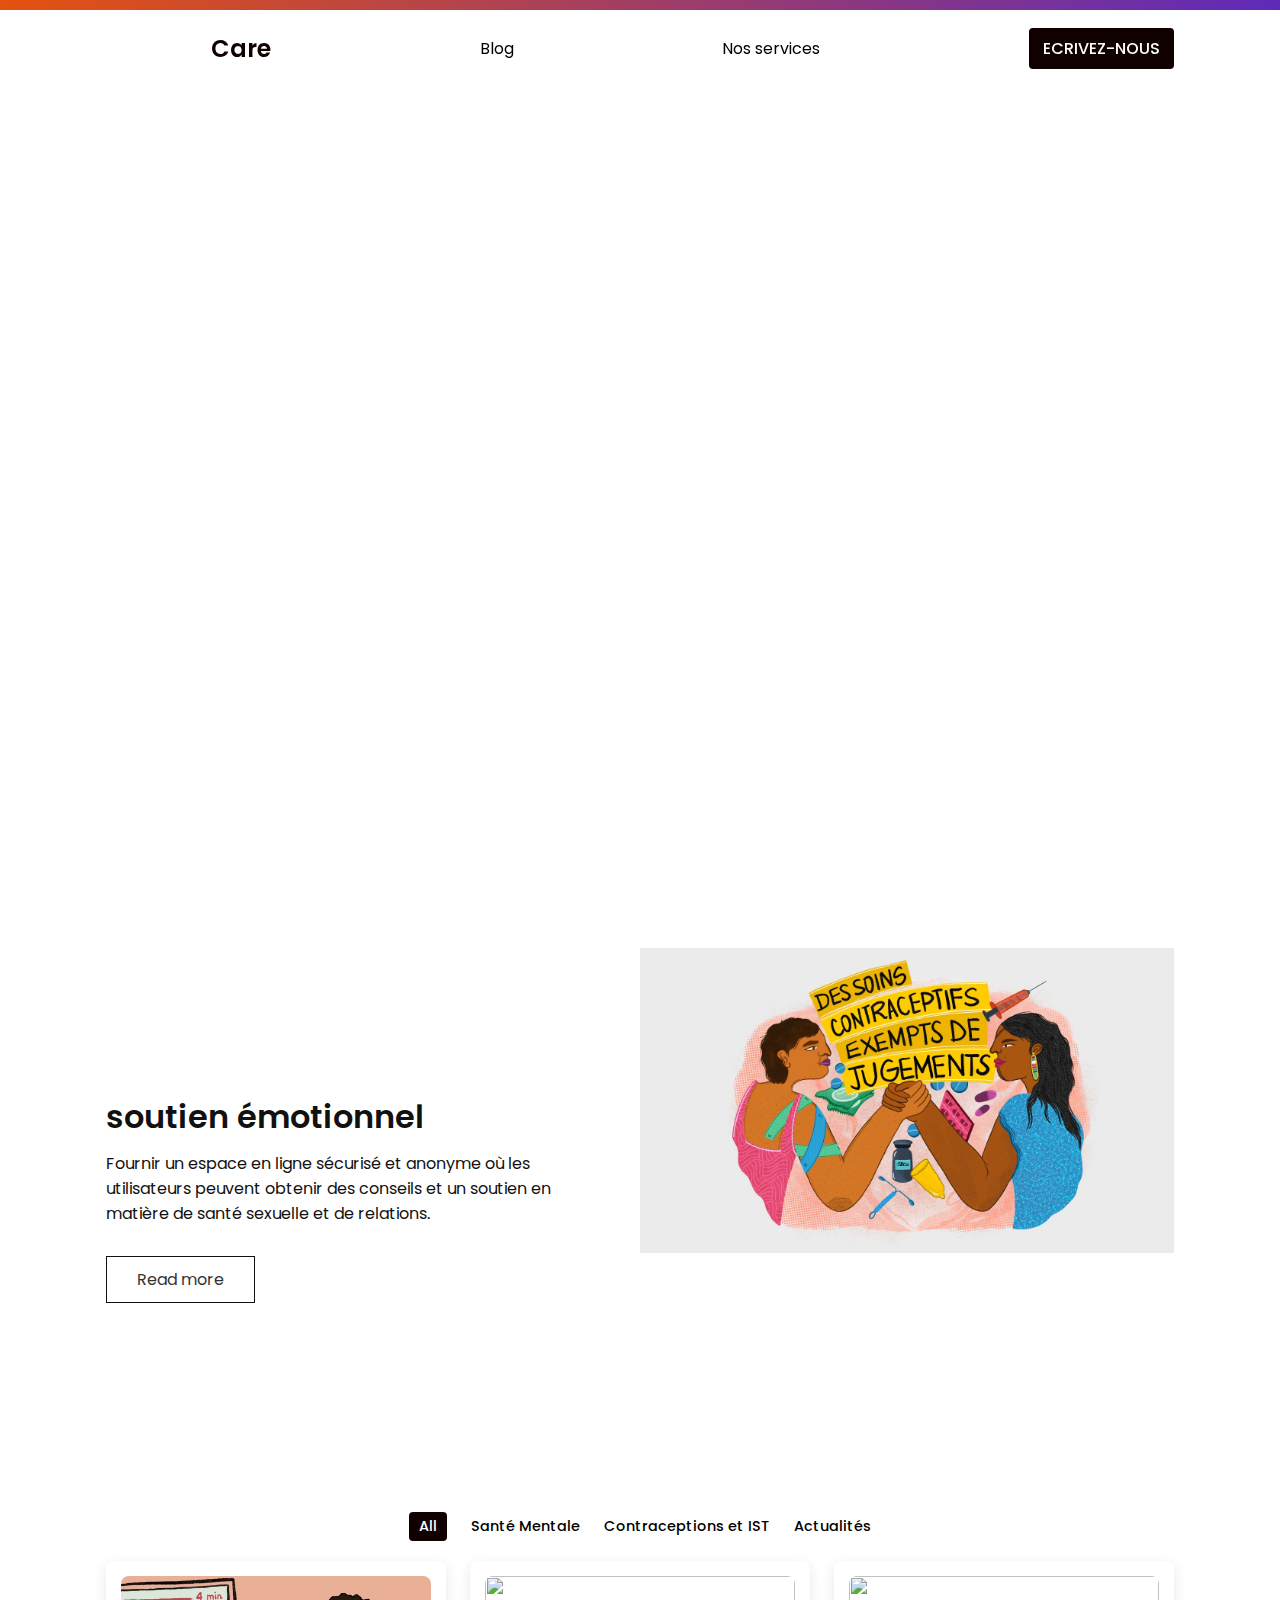
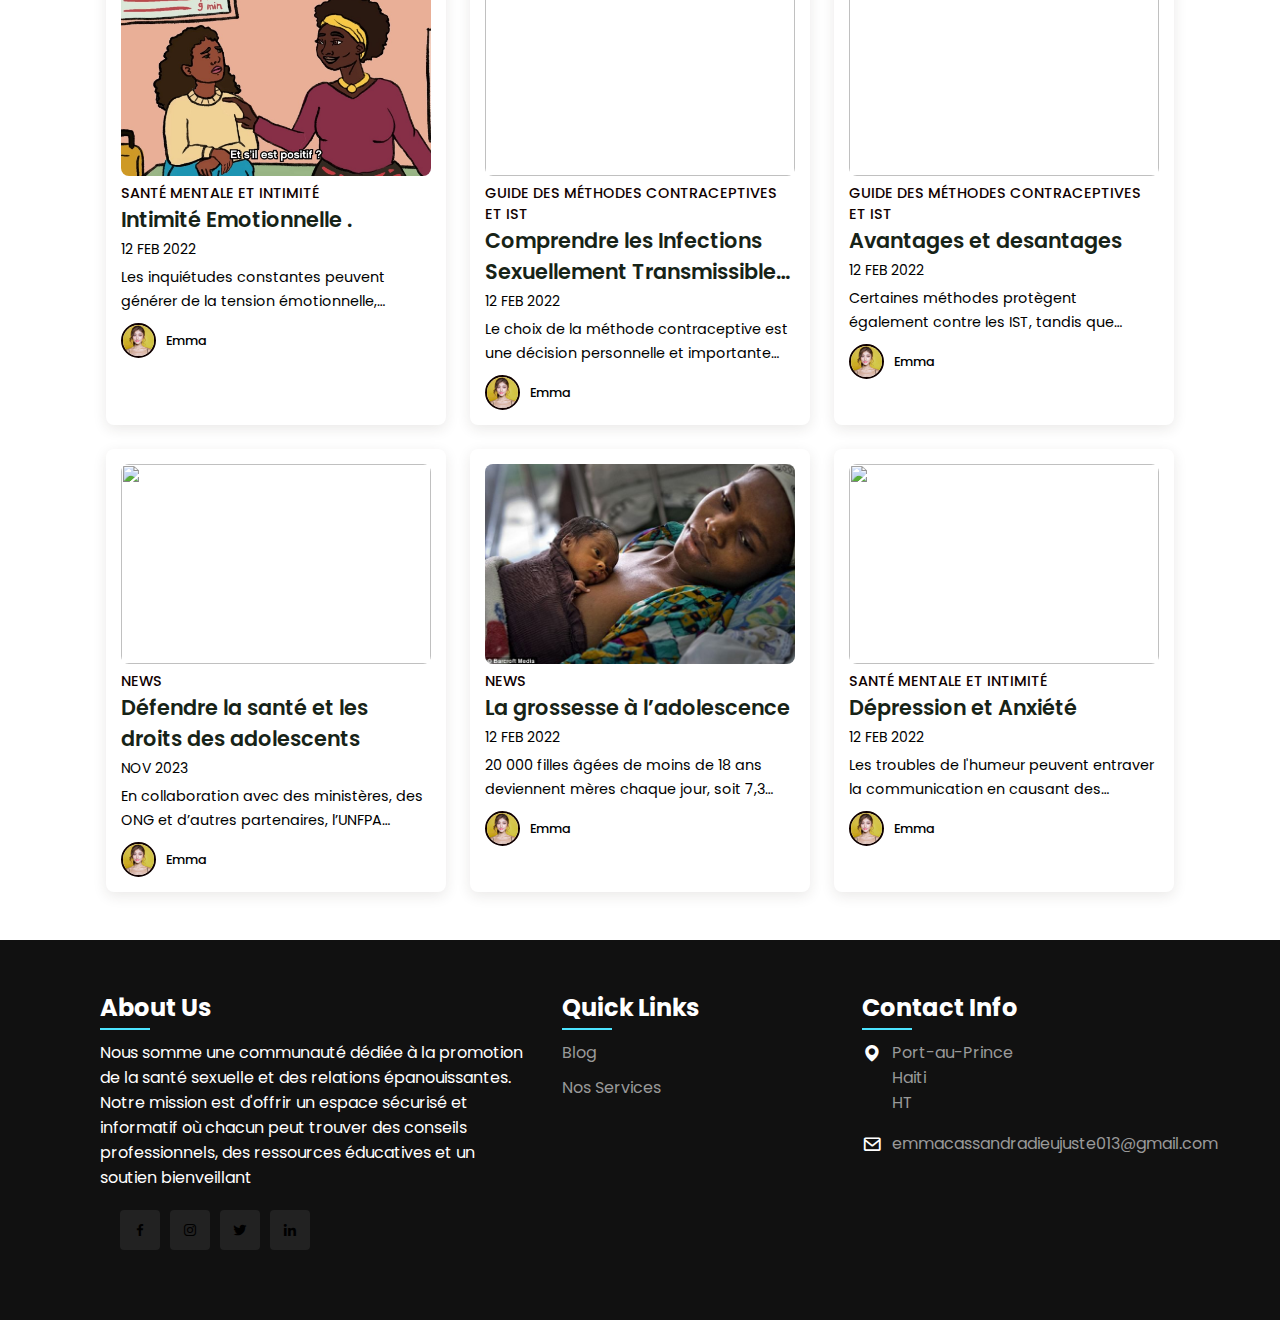
==== commit e0606641: "Update index.html" ====
--- a/index.html
+++ b/index.html
@@ -30,14 +30,14 @@
         <section class="home" id="home">
             <div class="home-text container">
                 <h2 class="home-title">Bienvenue sur ConnectCare</h2>
-                <span class="home-subtitle"> Fournir un espace en ligne sécurisé et anonyme où les utilisateurs peuvent obtenir des conseils et un soutien en matière de santé sexuelle et de relations.</span>
+                <span class="home-subtitle"> communauté dédiée à la promotion de la santé sexuelle et des relations épanouissantes.</span>
             </div>
         </section>
 
 
         <section class="about container" id="about">
             <div class="contentBx">
-                <h2 id="Catchup" class="titleText">Soutien emotionnel</h2>
+                <h2 id="Catchup" class="titleText">soutien émotionnel</h2>
                 <p class="title-text">
                     Fournir un espace en ligne sécurisé et anonyme où les utilisateurs peuvent obtenir des conseils et un soutien en matière de santé sexuelle et de relations.
                 </p>
@@ -180,4 +180,4 @@
         <script src="main.js"></script>
 
     </body>
-</html>+</html>
